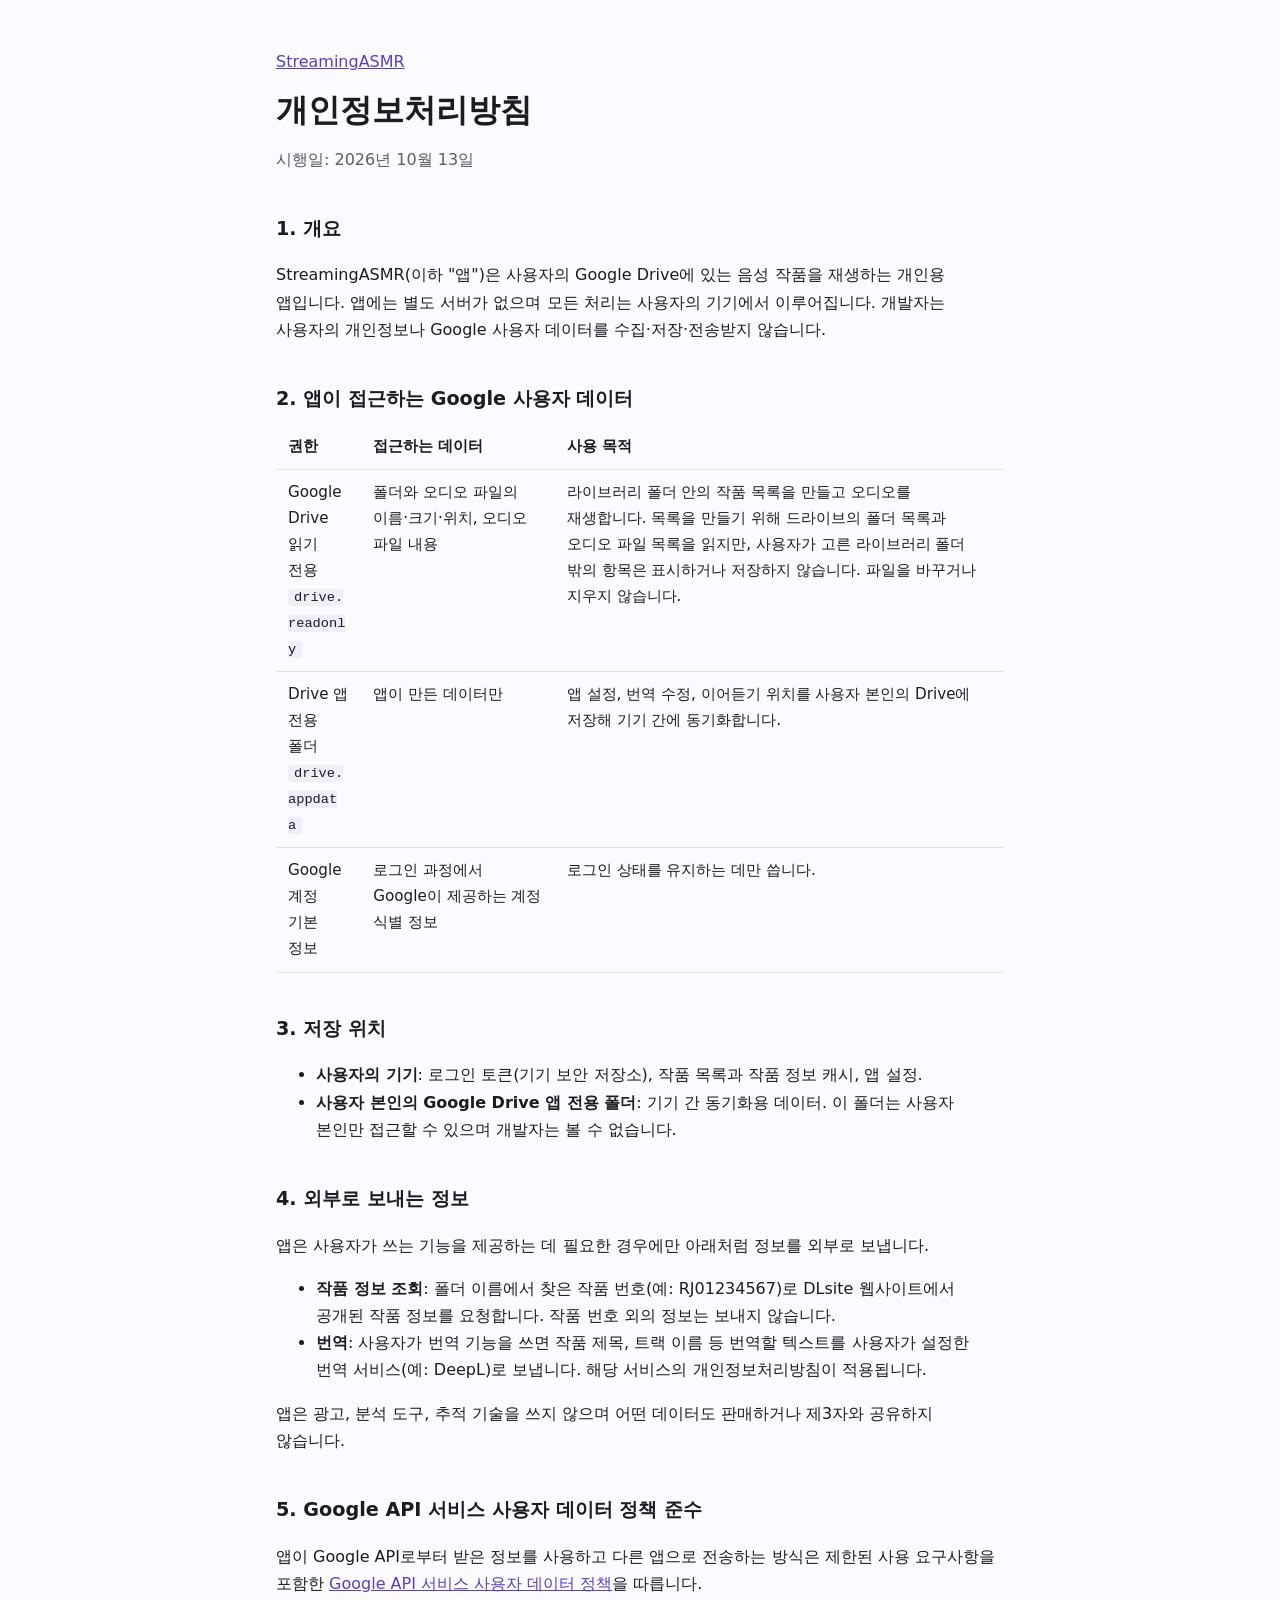
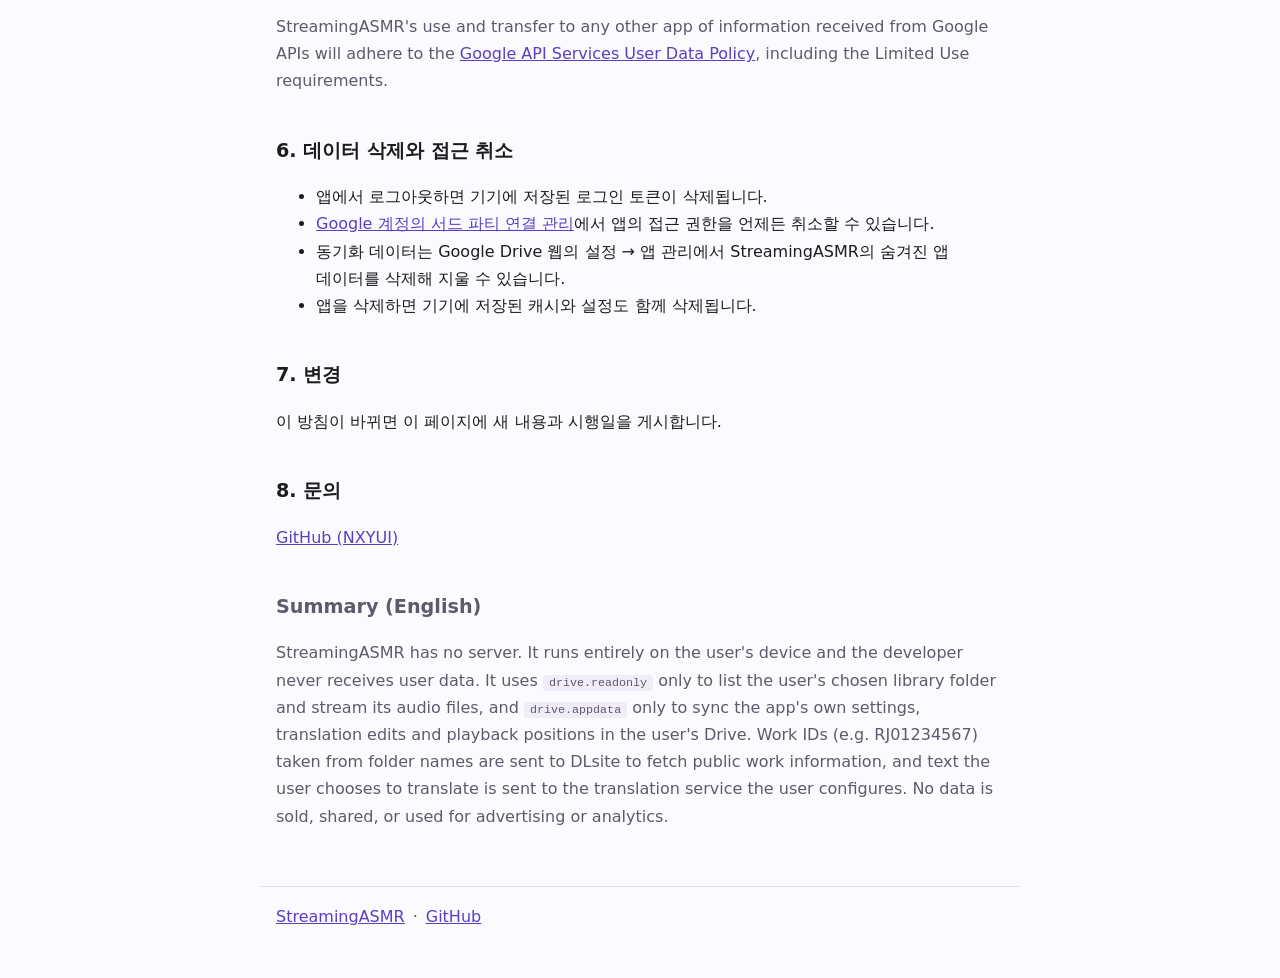
==== privacy.html @ 77a17f1b "StreamingASMR 홈페이지와 개인정보처리방침 Co-Authored-By: Claude Opus 5.5 <noreply@anthropic.com>" ====
<!doctype html>
<html lang="ko">
<head>
  <meta charset="utf-8">
  <meta name="viewport" content="width=device-width, initial-scale=1">
  <title>개인정보처리방침 · StreamingASMR</title>
  <link rel="stylesheet" href="style.css">
</head>
<body>
  <main>
    <header>
      <p class="crumb"><a href="./">StreamingASMR</a></p>
      <h1>개인정보처리방침</h1>
      <p class="meta">시행일: 2026년 10월 13일</p>
    </header>

    <section>
      <h2>1. 개요</h2>
      <p>StreamingASMR(이하 "앱")은 사용자의 Google Drive에 있는 음성 작품을 재생하는 개인용 앱입니다. 앱에는 별도 서버가 없으며 모든 처리는 사용자의 기기에서 이루어집니다. 개발자는 사용자의 개인정보나 Google 사용자 데이터를 수집·저장·전송받지 않습니다.</p>
    </section>

    <section>
      <h2>2. 앱이 접근하는 Google 사용자 데이터</h2>
      <table>
        <thead>
          <tr><th>권한</th><th>접근하는 데이터</th><th>사용 목적</th></tr>
        </thead>
        <tbody>
          <tr>
            <td>Google Drive 읽기 전용<br><code>drive.readonly</code></td>
            <td>폴더와 오디오 파일의 이름·크기·위치, 오디오 파일 내용</td>
            <td>라이브러리 폴더 안의 작품 목록을 만들고 오디오를 재생합니다. 목록을 만들기 위해 드라이브의 폴더 목록과 오디오 파일 목록을 읽지만, 사용자가 고른 라이브러리 폴더 밖의 항목은 표시하거나 저장하지 않습니다. 파일을 바꾸거나 지우지 않습니다.</td>
          </tr>
          <tr>
            <td>Drive 앱 전용 폴더<br><code>drive.appdata</code></td>
            <td>앱이 만든 데이터만</td>
            <td>앱 설정, 번역 수정, 이어듣기 위치를 사용자 본인의 Drive에 저장해 기기 간에 동기화합니다.</td>
          </tr>
          <tr>
            <td>Google 계정 기본 정보</td>
            <td>로그인 과정에서 Google이 제공하는 계정 식별 정보</td>
            <td>로그인 상태를 유지하는 데만 씁니다.</td>
          </tr>
        </tbody>
      </table>
    </section>

    <section>
      <h2>3. 저장 위치</h2>
      <ul>
        <li><strong>사용자의 기기</strong>: 로그인 토큰(기기 보안 저장소), 작품 목록과 작품 정보 캐시, 앱 설정.</li>
        <li><strong>사용자 본인의 Google Drive 앱 전용 폴더</strong>: 기기 간 동기화용 데이터. 이 폴더는 사용자 본인만 접근할 수 있으며 개발자는 볼 수 없습니다.</li>
      </ul>
    </section>

    <section>
      <h2>4. 외부로 보내는 정보</h2>
      <p>앱은 사용자가 쓰는 기능을 제공하는 데 필요한 경우에만 아래처럼 정보를 외부로 보냅니다.</p>
      <ul>
        <li><strong>작품 정보 조회</strong>: 폴더 이름에서 찾은 작품 번호(예: RJ01234567)로 DLsite 웹사이트에서 공개된 작품 정보를 요청합니다. 작품 번호 외의 정보는 보내지 않습니다.</li>
        <li><strong>번역</strong>: 사용자가 번역 기능을 쓰면 작품 제목, 트랙 이름 등 번역할 텍스트를 사용자가 설정한 번역 서비스(예: DeepL)로 보냅니다. 해당 서비스의 개인정보처리방침이 적용됩니다.</li>
      </ul>
      <p>앱은 광고, 분석 도구, 추적 기술을 쓰지 않으며 어떤 데이터도 판매하거나 제3자와 공유하지 않습니다.</p>
    </section>

    <section>
      <h2>5. Google API 서비스 사용자 데이터 정책 준수</h2>
      <p>앱이 Google API로부터 받은 정보를 사용하고 다른 앱으로 전송하는 방식은 제한된 사용 요구사항을 포함한 <a href="https://developers.google.com/terms/api-services-user-data-policy">Google API 서비스 사용자 데이터 정책</a>을 따릅니다.</p>
      <p lang="en" class="en">StreamingASMR's use and transfer to any other app of information received from Google APIs will adhere to the <a href="https://developers.google.com/terms/api-services-user-data-policy">Google API Services User Data Policy</a>, including the Limited Use requirements.</p>
    </section>

    <section>
      <h2>6. 데이터 삭제와 접근 취소</h2>
      <ul>
        <li>앱에서 로그아웃하면 기기에 저장된 로그인 토큰이 삭제됩니다.</li>
        <li><a href="https://myaccount.google.com/permissions">Google 계정의 서드 파티 연결 관리</a>에서 앱의 접근 권한을 언제든 취소할 수 있습니다.</li>
        <li>동기화 데이터는 Google Drive 웹의 설정 → 앱 관리에서 StreamingASMR의 숨겨진 앱 데이터를 삭제해 지울 수 있습니다.</li>
        <li>앱을 삭제하면 기기에 저장된 캐시와 설정도 함께 삭제됩니다.</li>
      </ul>
    </section>

    <section>
      <h2>7. 변경</h2>
      <p>이 방침이 바뀌면 이 페이지에 새 내용과 시행일을 게시합니다.</p>
    </section>

    <section>
      <h2>8. 문의</h2>
      <p><a href="https://github.com/NXYUI">GitHub (NXYUI)</a></p>
    </section>

    <section lang="en" class="en">
      <h2>Summary (English)</h2>
      <p>StreamingASMR has no server. It runs entirely on the user's device and the developer never receives user data. It uses <code>drive.readonly</code> only to list the user's chosen library folder and stream its audio files, and <code>drive.appdata</code> only to sync the app's own settings, translation edits and playback positions in the user's Drive. Work IDs (e.g. RJ01234567) taken from folder names are sent to DLsite to fetch public work information, and text the user chooses to translate is sent to the translation service the user configures. No data is sold, shared, or used for advertising or analytics.</p>
    </section>
  </main>

  <footer>
    <a href="./">StreamingASMR</a>
    <span aria-hidden="true">·</span>
    <a href="https://github.com/NXYUI">GitHub</a>
  </footer>
</body>
</html>
---- style.css ----
:root {
  --bg: #fbfaff;
  --text: #1d1b22;
  --muted: #5f5a6b;
  --accent: #5b3fbf;
  --border: #e3dff0;
  --code-bg: #f0edf8;
}

@media (prefers-color-scheme: dark) {
  :root {
    --bg: #15131a;
    --text: #ece9f3;
    --muted: #a7a1b5;
    --accent: #b9a6ff;
    --border: #2e2a38;
    --code-bg: #24202d;
  }
}

* { box-sizing: border-box; }

body {
  margin: 0;
  background: var(--bg);
  color: var(--text);
  font-family: system-ui, -apple-system, "Segoe UI", "Malgun Gothic", "Apple SD Gothic Neo", sans-serif;
  line-height: 1.7;
  word-break: keep-all;
  overflow-wrap: anywhere;
}

main, footer {
  max-width: 760px;
  margin: 0 auto;
  padding: 0 16px;
}

main { padding-top: 48px; }

h1 { font-size: 2rem; margin: 0 0 8px; }
h2 { font-size: 1.2rem; margin: 40px 0 8px; }
.lead { font-size: 1.1rem; color: var(--muted); margin: 0; }
.meta, .crumb { color: var(--muted); margin: 0; }
.crumb { margin-bottom: 8px; }
.en { color: var(--muted); }

a { color: var(--accent); }

code {
  background: var(--code-bg);
  padding: 1px 6px;
  border-radius: 4px;
  font-size: 0.9em;
}

table {
  width: 100%;
  border-collapse: collapse;
  font-size: 0.95rem;
  display: block;
  overflow-x: auto;
}

th, td {
  text-align: left;
  vertical-align: top;
  padding: 10px 12px;
  border-bottom: 1px solid var(--border);
}

th { white-space: nowrap; }

footer {
  margin-top: 56px;
  padding-top: 16px;
  padding-bottom: 48px;
  border-top: 1px solid var(--border);
  color: var(--muted);
  display: flex;
  gap: 8px;
}
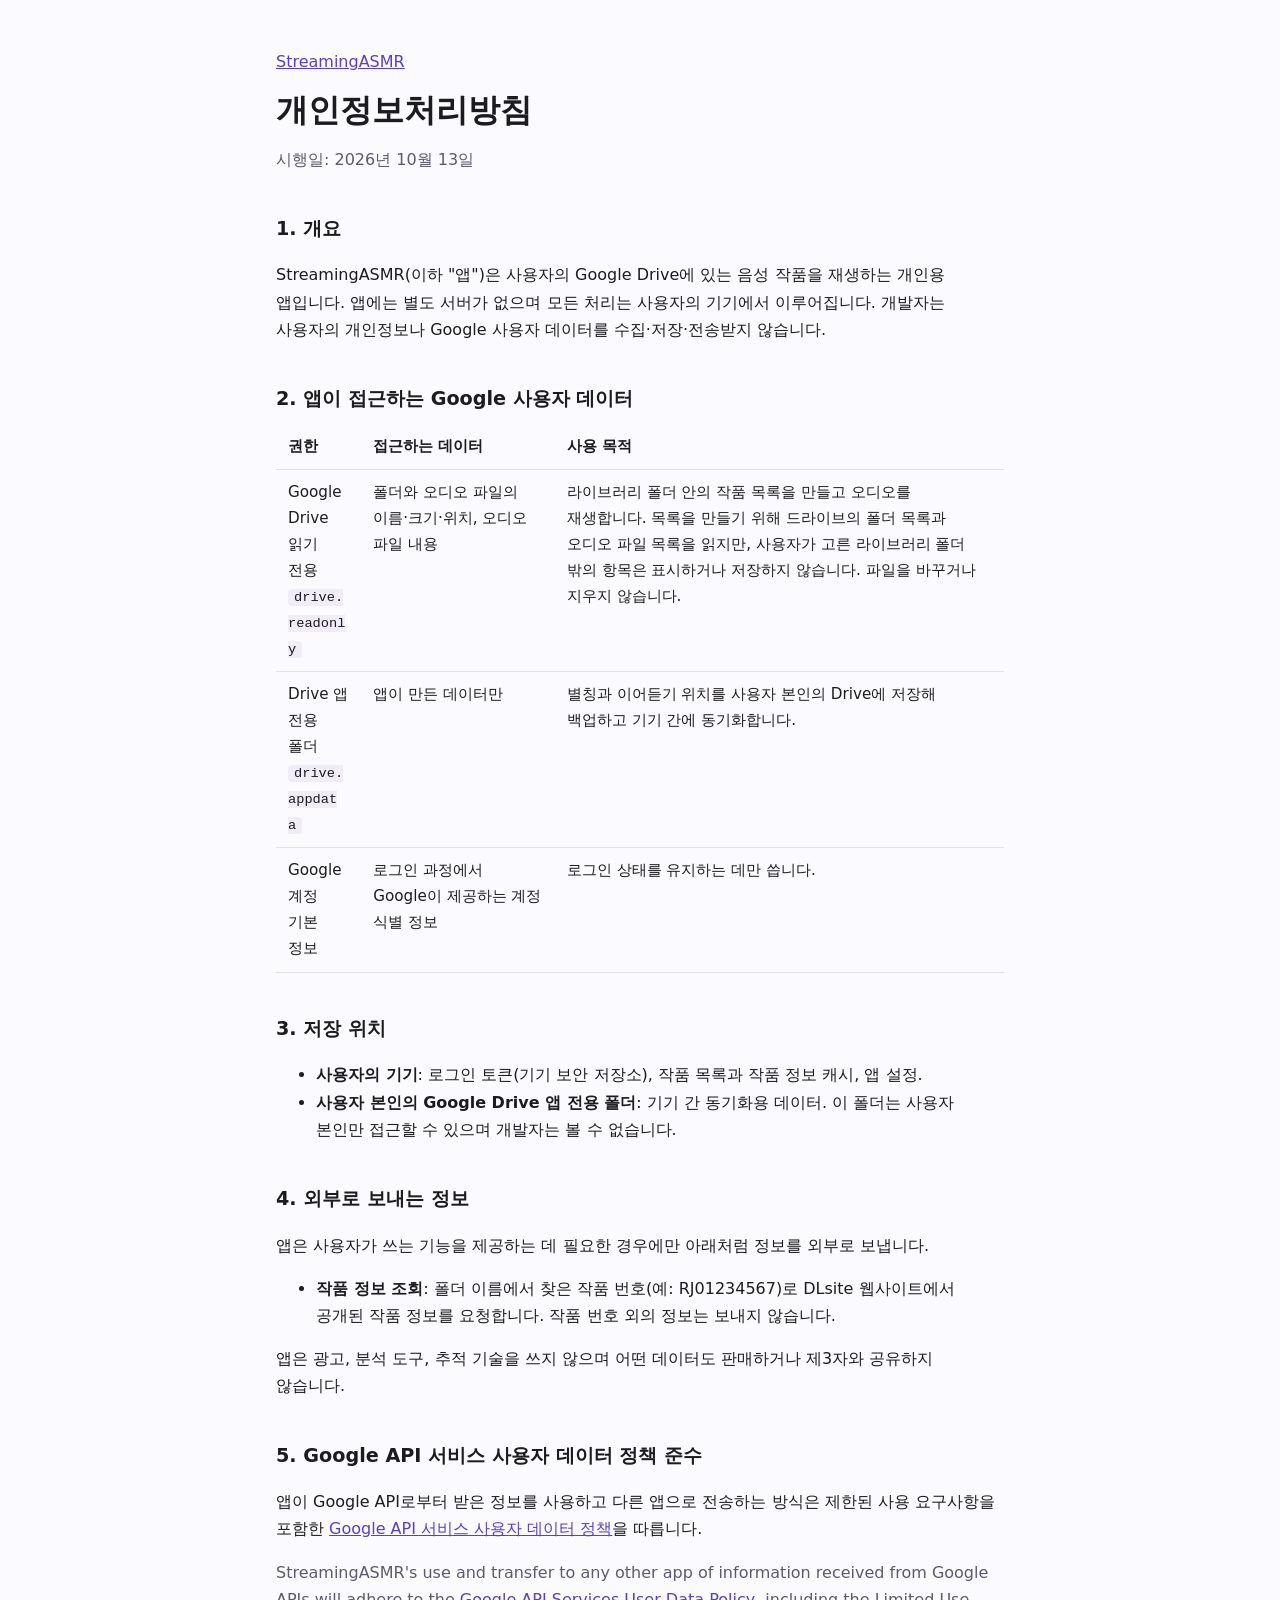
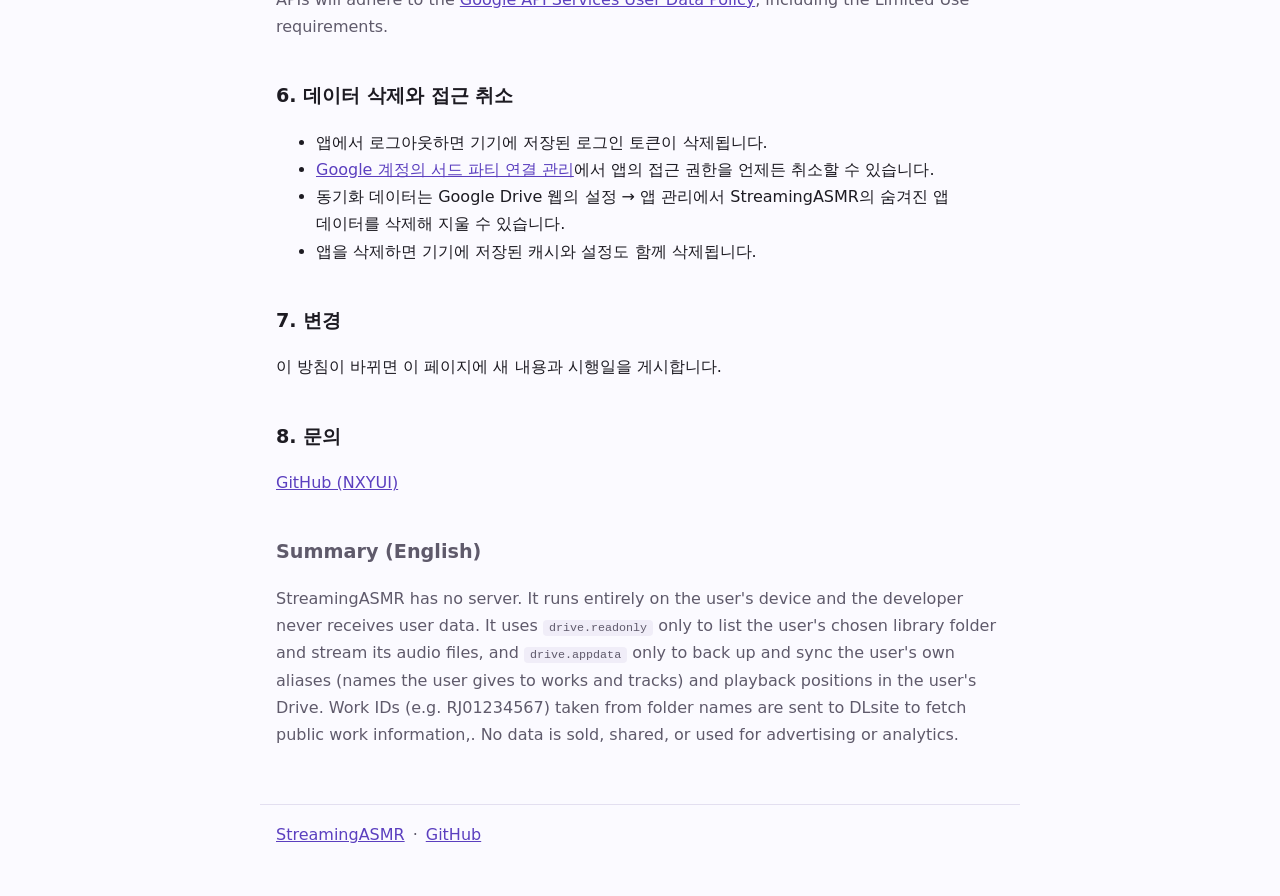
==== commit 2c707b3e: "기계번역 제거 반영: 별칭·동기화로 설명 수정, 번역 서비스 전송 항목 삭제" ====
--- a/privacy.html
+++ b/privacy.html
@@ -34,7 +34,7 @@
           <tr>
             <td>Drive 앱 전용 폴더<br><code>drive.appdata</code></td>
             <td>앱이 만든 데이터만</td>
-            <td>앱 설정, 번역 수정, 이어듣기 위치를 사용자 본인의 Drive에 저장해 기기 간에 동기화합니다.</td>
+            <td>별칭과 이어듣기 위치를 사용자 본인의 Drive에 저장해 백업하고 기기 간에 동기화합니다.</td>
           </tr>
           <tr>
             <td>Google 계정 기본 정보</td>
@@ -58,7 +58,6 @@
       <p>앱은 사용자가 쓰는 기능을 제공하는 데 필요한 경우에만 아래처럼 정보를 외부로 보냅니다.</p>
       <ul>
         <li><strong>작품 정보 조회</strong>: 폴더 이름에서 찾은 작품 번호(예: RJ01234567)로 DLsite 웹사이트에서 공개된 작품 정보를 요청합니다. 작품 번호 외의 정보는 보내지 않습니다.</li>
-        <li><strong>번역</strong>: 사용자가 번역 기능을 쓰면 작품 제목, 트랙 이름 등 번역할 텍스트를 사용자가 설정한 번역 서비스(예: DeepL)로 보냅니다. 해당 서비스의 개인정보처리방침이 적용됩니다.</li>
       </ul>
       <p>앱은 광고, 분석 도구, 추적 기술을 쓰지 않으며 어떤 데이터도 판매하거나 제3자와 공유하지 않습니다.</p>
     </section>
@@ -91,7 +90,7 @@
 
     <section lang="en" class="en">
       <h2>Summary (English)</h2>
-      <p>StreamingASMR has no server. It runs entirely on the user's device and the developer never receives user data. It uses <code>drive.readonly</code> only to list the user's chosen library folder and stream its audio files, and <code>drive.appdata</code> only to sync the app's own settings, translation edits and playback positions in the user's Drive. Work IDs (e.g. RJ01234567) taken from folder names are sent to DLsite to fetch public work information, and text the user chooses to translate is sent to the translation service the user configures. No data is sold, shared, or used for advertising or analytics.</p>
+      <p>StreamingASMR has no server. It runs entirely on the user's device and the developer never receives user data. It uses <code>drive.readonly</code> only to list the user's chosen library folder and stream its audio files, and <code>drive.appdata</code> only to back up and sync the user's own aliases (names the user gives to works and tracks) and playback positions in the user's Drive. Work IDs (e.g. RJ01234567) taken from folder names are sent to DLsite to fetch public work information,. No data is sold, shared, or used for advertising or analytics.</p>
     </section>
   </main>
 
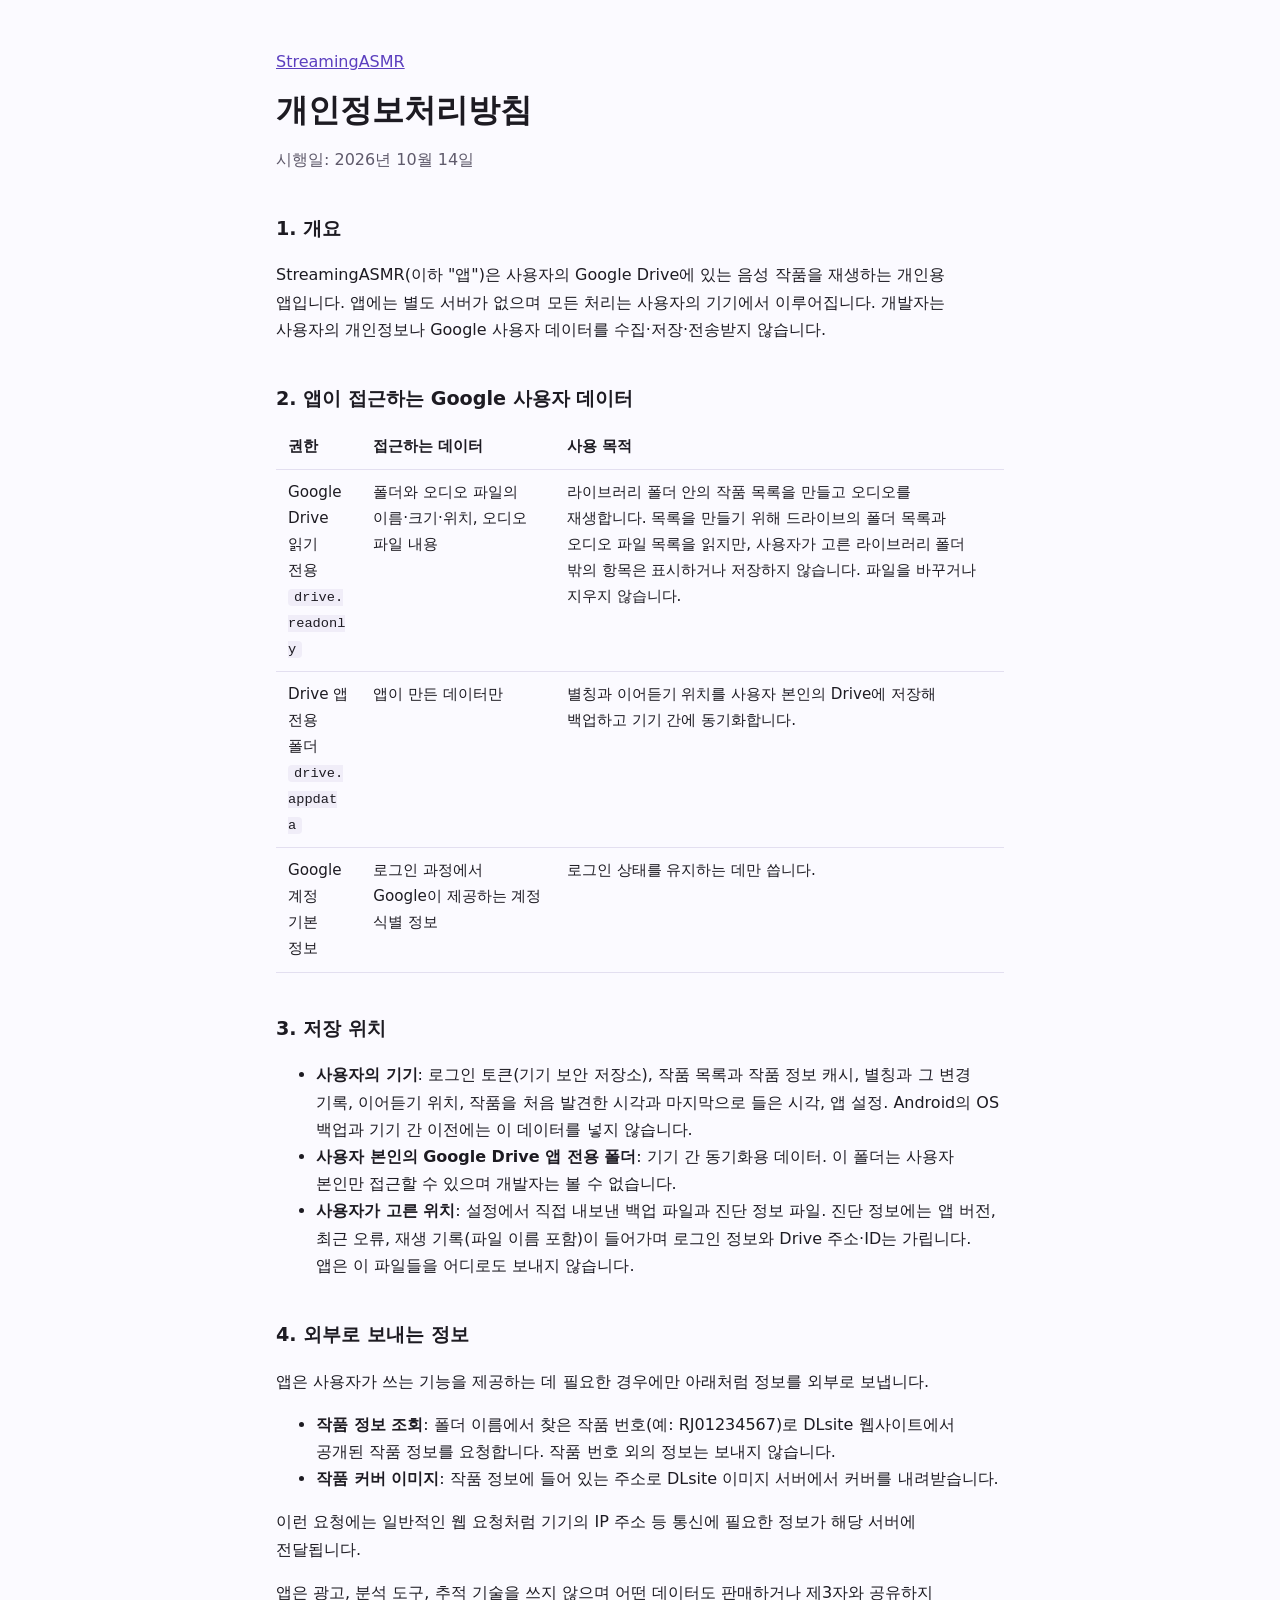
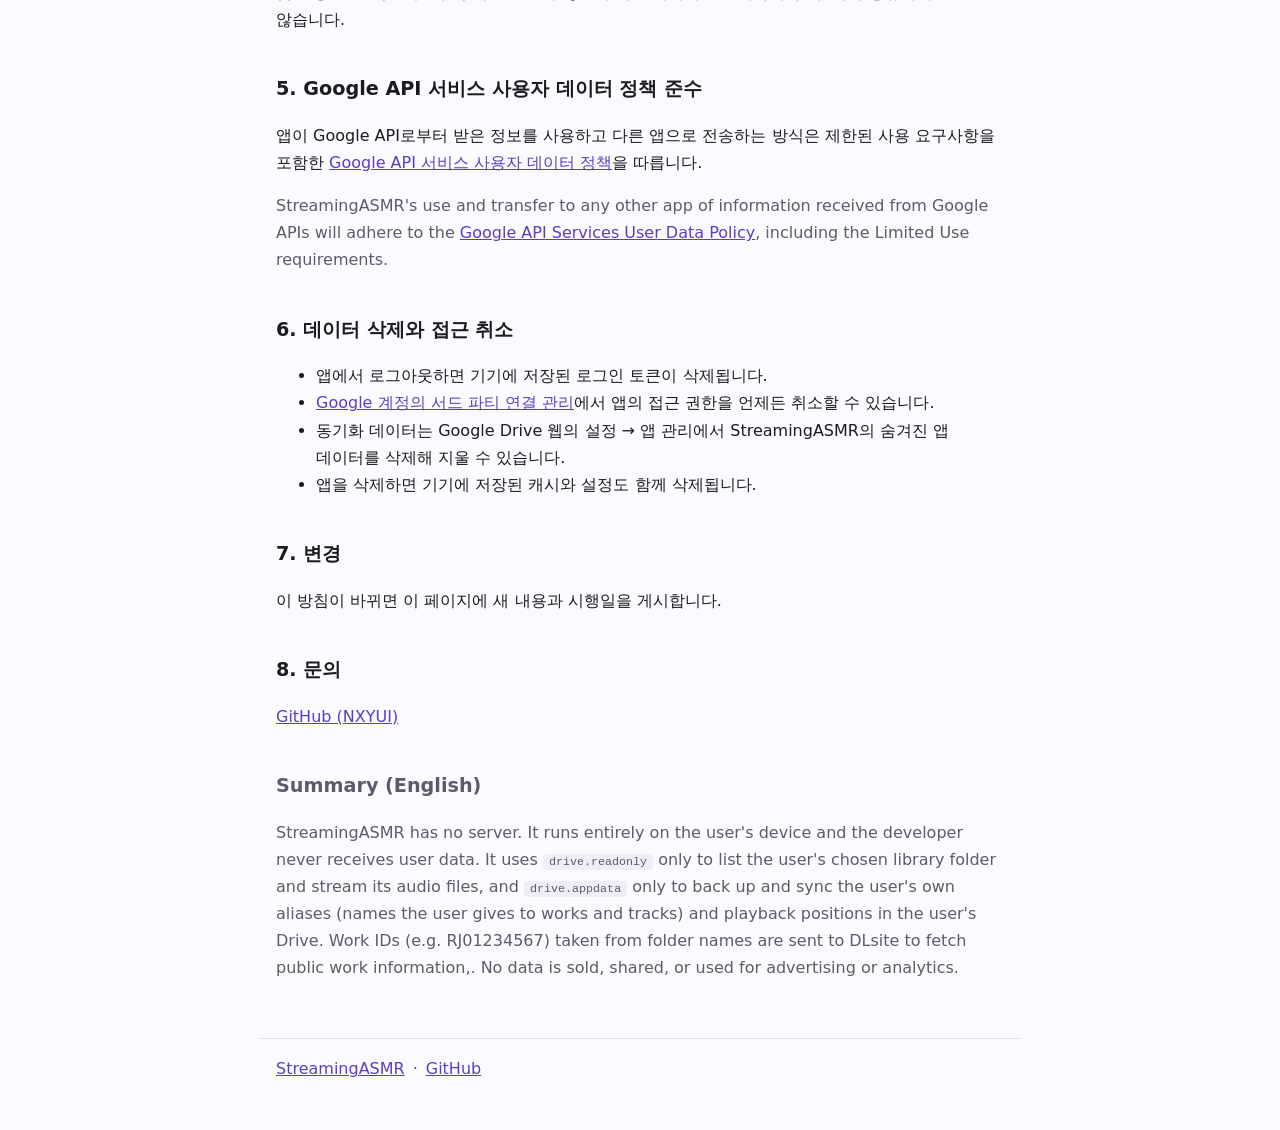
==== commit 276b2b4e: "개인정보처리방침: OS 백업 제외, 진단·백업 파일, 커버 이미지 요청 명시" ====
--- a/privacy.html
+++ b/privacy.html
@@ -11,7 +11,7 @@
     <header>
       <p class="crumb"><a href="./">StreamingASMR</a></p>
       <h1>개인정보처리방침</h1>
-      <p class="meta">시행일: 2026년 10월 13일</p>
+      <p class="meta">시행일: 2026년 10월 14일</p>
     </header>
 
     <section>
@@ -48,8 +48,9 @@
     <section>
       <h2>3. 저장 위치</h2>
       <ul>
-        <li><strong>사용자의 기기</strong>: 로그인 토큰(기기 보안 저장소), 작품 목록과 작품 정보 캐시, 앱 설정.</li>
+        <li><strong>사용자의 기기</strong>: 로그인 토큰(기기 보안 저장소), 작품 목록과 작품 정보 캐시, 별칭과 그 변경 기록, 이어듣기 위치, 작품을 처음 발견한 시각과 마지막으로 들은 시각, 앱 설정. Android의 OS 백업과 기기 간 이전에는 이 데이터를 넣지 않습니다.</li>
         <li><strong>사용자 본인의 Google Drive 앱 전용 폴더</strong>: 기기 간 동기화용 데이터. 이 폴더는 사용자 본인만 접근할 수 있으며 개발자는 볼 수 없습니다.</li>
+        <li><strong>사용자가 고른 위치</strong>: 설정에서 직접 내보낸 백업 파일과 진단 정보 파일. 진단 정보에는 앱 버전, 최근 오류, 재생 기록(파일 이름 포함)이 들어가며 로그인 정보와 Drive 주소·ID는 가립니다. 앱은 이 파일들을 어디로도 보내지 않습니다.</li>
       </ul>
     </section>
 
@@ -58,7 +59,9 @@
       <p>앱은 사용자가 쓰는 기능을 제공하는 데 필요한 경우에만 아래처럼 정보를 외부로 보냅니다.</p>
       <ul>
         <li><strong>작품 정보 조회</strong>: 폴더 이름에서 찾은 작품 번호(예: RJ01234567)로 DLsite 웹사이트에서 공개된 작품 정보를 요청합니다. 작품 번호 외의 정보는 보내지 않습니다.</li>
+        <li><strong>작품 커버 이미지</strong>: 작품 정보에 들어 있는 주소로 DLsite 이미지 서버에서 커버를 내려받습니다.</li>
       </ul>
+      <p>이런 요청에는 일반적인 웹 요청처럼 기기의 IP 주소 등 통신에 필요한 정보가 해당 서버에 전달됩니다.</p>
       <p>앱은 광고, 분석 도구, 추적 기술을 쓰지 않으며 어떤 데이터도 판매하거나 제3자와 공유하지 않습니다.</p>
     </section>
 
